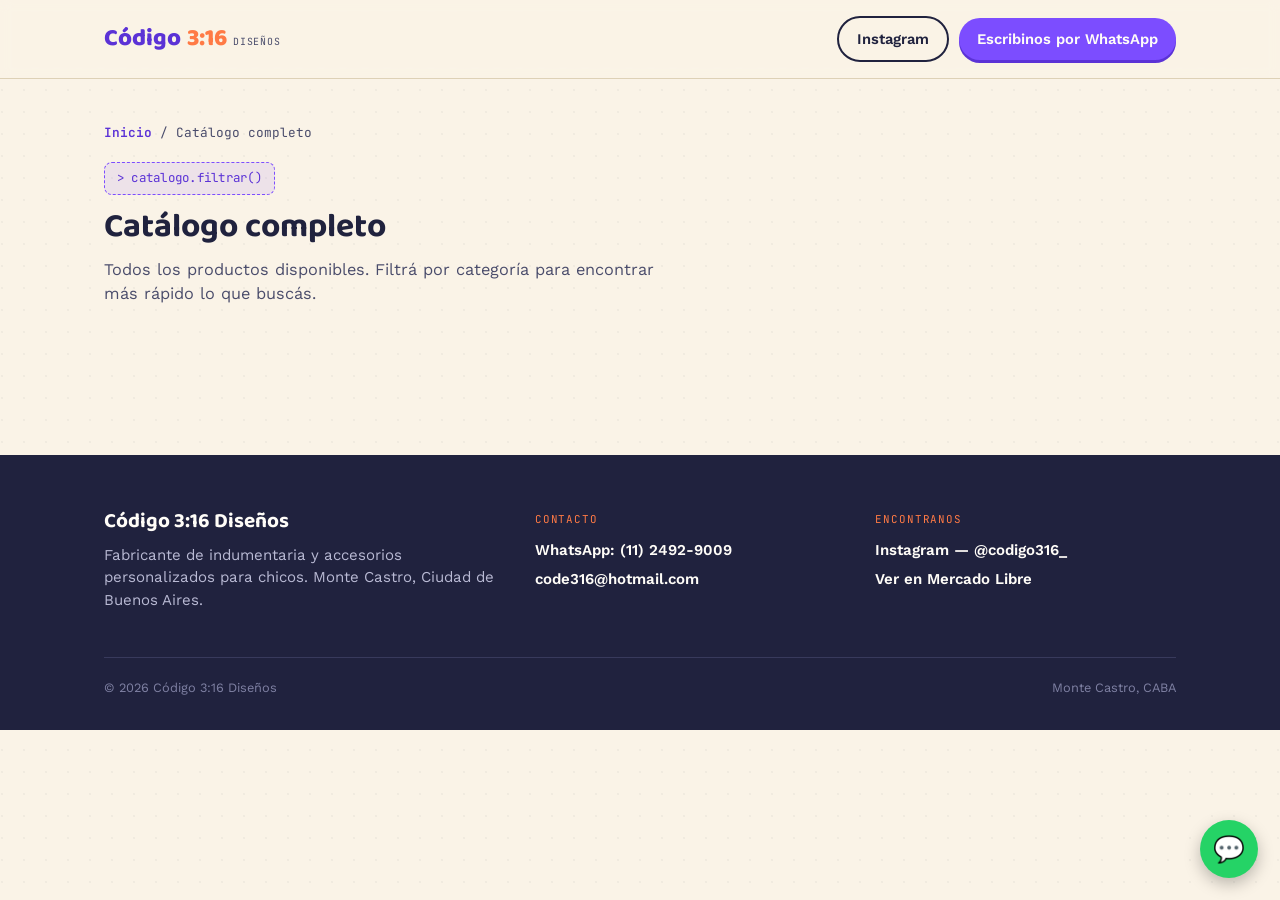
==== catalogo.html @ 68e6f31d "Add files via upload" ====
<!DOCTYPE html>
<html lang="es-AR">
<head>
<meta charset="UTF-8">
<meta name="viewport" content="width=device-width, initial-scale=1.0">
<title>Catálogo completo — Código 3:16</title>
<link rel="icon" type="image/png" sizes="32x32" href="favicon-32.png">
<link rel="icon" type="image/png" sizes="16x16" href="favicon-16.png">
<link rel="apple-touch-icon" sizes="180x180" href="favicon-180.png">
<link rel="preconnect" href="https://fonts.googleapis.com">
<link href="https://fonts.googleapis.com/css2?family=Baloo+2:wght@500;600;700;800&family=Work+Sans:wght@400;500;600&family=JetBrains+Mono:wght@400;500&display=swap" rel="stylesheet">
<link rel="stylesheet" href="styles.css">
</head>
<body>

<header>
  <nav class="wrap">
    <a href="index.html" class="logo" style="text-decoration:none;">Código <span style="color:var(--orange)">3:16</span> <span class="tag">diseños</span></a>
    <div style="display:flex;gap:10px;align-items:center;">
      <a href="https://www.instagram.com/codigo316_" target="_blank" rel="noopener" class="nav-cta" style="background:transparent;color:var(--ink);border:2px solid var(--ink);box-shadow:none;">Instagram</a>
      <a href="https://wa.me/5491124929009" target="_blank" rel="noopener" class="nav-cta">Escribinos por WhatsApp</a>
    </div>
  </nav>
</header>

<section class="catalog" style="padding-top:44px;">
  <div class="wrap">
    <div class="breadcrumb"><a href="index.html">Inicio</a> / Catálogo completo</div>

    <div class="section-head">
      <span class="eyebrow mono">&gt; catalogo.filtrar()</span>
      <h2>Catálogo completo</h2>
      <p>Todos los productos disponibles. Filtrá por categoría para encontrar más rápido lo que buscás.</p>
    </div>

    <div class="filter-row" id="filtros">
      <!-- Los filtros se generan automáticamente según las categorías cargadas -->
    </div>

    <div class="grid" id="catalogo-grid">
      <!-- Los productos se generan automáticamente desde la planilla de Google Sheets -->
    </div>
  </div>
</section>

<footer id="contacto">
  <div class="wrap">
    <div class="foot-grid">
      <div>
        <h3>Código 3:16 Diseños</h3>
        <p>Fabricante de indumentaria y accesorios personalizados para chicos. Monte Castro, Ciudad de Buenos Aires.</p>
      </div>
      <div>
        <span class="foot-label">Contacto</span>
        <p><a class="link" href="https://wa.me/5491124929009" target="_blank" rel="noopener">WhatsApp: (11) 2492-9009</a></p>
        <p><a class="link" href="mailto:code316@hotmail.com">code316@hotmail.com</a></p>
      </div>
      <div>
        <span class="foot-label">Encontranos</span>
        <p><a class="link" href="https://www.instagram.com/codigo316_" target="_blank" rel="noopener">Instagram — @codigo316_</a></p>
        <p><a class="link" href="https://www.mercadolibre.com.ar/pagina/code316?item_id=MLA2031436172&category_id=MLA109096&seller_id=107433334&client=recoview-selleritems&recos_listing=true" target="_blank" rel="noopener">Ver en Mercado Libre</a></p>
      </div>
    </div>
    <div class="foot-bottom">
      <span>© 2026 Código 3:16 Diseños</span>
      <span>Monte Castro, CABA</span>
    </div>
  </div>
</footer>

<a href="https://wa.me/5491124929009" class="float-wa" target="_blank" rel="noopener" aria-label="Escribir por WhatsApp">💬</a>

<div class="cart-bar" id="cart-bar">
  <div class="cart-info" id="cart-info">0 productos — <strong>$0</strong></div>
  <div class="cart-actions">
    <button class="cart-clear" id="cart-clear">Vaciar</button>
    <button class="cart-send" id="cart-send">📲 Enviar pedido por WhatsApp</button>
  </div>
</div>

<script src="catalogo.js"></script>
<script>
  iniciarCatalogo();
</script>

</body>
</html>
---- styles.css ----
:root{
    --canvas:#FAF3E7;
    --canvas-2:#F3EADA;
    --ink:#20223E;
    --ink-soft:#4A4C6B;
    --violet:#7C4DFF;
    --violet-deep:#5B32D6;
    --orange:#FF7A45;
    --thread:#E8A33D;
    --line:#DDD1B6;
    --white:#FFFDF8;
  }
  *{box-sizing:border-box; margin:0; padding:0;}
  html{scroll-behavior:smooth;}
  body{
    background:var(--canvas);
    color:var(--ink);
    font-family:'Work Sans', sans-serif;
    line-height:1.5;
    -webkit-font-smoothing:antialiased;
  }
  .mono{
    font-family:'JetBrains Mono', monospace;
    letter-spacing:0.02em;
  }
  h1,h2,h3{
    font-family:'Baloo 2', sans-serif;
    font-weight:700;
    color:var(--ink);
    line-height:1.1;
  }
  a{color:inherit; text-decoration:none;}
  img{max-width:100%; display:block;}
  .wrap{
    max-width:1120px;
    margin:0 auto;
    padding:0 24px;
  }

  /* subtle canvas texture via layered radial dots */
  body{
    background-image:
      radial-gradient(circle at 2px 2px, rgba(32,34,62,0.045) 1px, transparent 0);
    background-size: 22px 22px;
  }

  /* ---------- NAV ---------- */
  header{
    position:sticky; top:0; z-index:50;
    background:rgba(250,243,231,0.92);
    backdrop-filter:blur(6px);
    border-bottom:1px solid var(--line);
  }
  nav.wrap{
    display:flex; align-items:center; justify-content:space-between;
    padding-top:16px; padding-bottom:16px;
  }
  .logo{
    font-family:'Baloo 2', sans-serif;
    font-weight:800;
    font-size:1.5rem;
    color:var(--violet-deep);
    display:flex; align-items:baseline; gap:6px;
  }
  .logo span.tag{
    font-family:'JetBrains Mono', monospace;
    font-weight:400;
    font-size:0.62rem;
    color:var(--ink-soft);
    letter-spacing:0.08em;
    text-transform:uppercase;
  }
  .nav-cta{
    background:var(--violet);
    color:var(--white);
    padding:10px 18px;
    border-radius:999px;
    font-weight:600;
    font-size:0.92rem;
    white-space:nowrap;
    box-shadow:0 3px 0 var(--violet-deep);
    transition:transform .15s ease;
  }
  .nav-cta:hover{transform:translateY(-1px);}

  /* ---------- HERO ---------- */
  .hero{
    padding:72px 0 56px;
    position:relative;
    overflow:hidden;
  }
  .hero-grid{
    display:grid;
    grid-template-columns:1.1fr 0.9fr;
    gap:48px;
    align-items:center;
  }
  .eyebrow{
    display:inline-block;
    font-family:'JetBrains Mono', monospace;
    font-size:0.78rem;
    color:var(--violet-deep);
    background:rgba(124,77,255,0.1);
    border:1px dashed var(--violet);
    padding:6px 12px;
    border-radius:8px;
    margin-bottom:20px;
  }
  .hero h1{
    font-size:3.1rem;
    margin-bottom:20px;
  }
  .hero h1 em{
    font-style:normal;
    color:var(--violet);
    position:relative;
  }
  .hero p.lead{
    font-size:1.15rem;
    color:var(--ink-soft);
    max-width:46ch;
    margin-bottom:32px;
  }
  .btn-row{display:flex; gap:14px; flex-wrap:wrap;}
  .btn{
    padding:14px 26px;
    border-radius:12px;
    font-weight:600;
    font-size:1rem;
    display:inline-flex;
    align-items:center;
    gap:8px;
    transition:transform .15s ease, box-shadow .15s ease;
  }
  .btn-primary{
    background:var(--orange);
    color:var(--white);
    box-shadow:0 4px 0 #C9531F;
  }
  .btn-primary:hover{transform:translateY(-2px);}
  .btn-secondary{
    background:transparent;
    color:var(--ink);
    border:2px solid var(--ink);
  }
  .btn-secondary:hover{background:var(--ink); color:var(--white);}

  /* hero patch visual */
  .hero-patch{
    background:var(--white);
    border-radius:22px;
    border:3px dashed var(--violet);
    padding:36px;
    transform:rotate(-2.5deg);
    box-shadow:0 12px 0 rgba(32,34,62,0.06);
    position:relative;
  }
  .hero-patch::before{
    content:"";
    position:absolute; inset:10px;
    border:1.5px dashed var(--thread);
    border-radius:16px;
    pointer-events:none;
  }
  .hero-patch .stamp{
    font-family:'Baloo 2', sans-serif;
    font-weight:800;
    font-size:2.2rem;
    text-align:center;
    color:var(--violet-deep);
    line-height:1.1;
  }
  .hero-patch .stamp small{
    display:block;
    font-family:'JetBrains Mono', monospace;
    font-weight:400;
    font-size:0.7rem;
    color:var(--ink-soft);
    margin-top:10px;
    letter-spacing:0.05em;
  }
  .hero-patch .icons{
    display:flex; justify-content:center; gap:14px;
    margin-top:22px; font-size:1.6rem;
  }

  /* ---------- DIFERENCIALES ---------- */
  .strip{
    background:var(--ink);
    color:var(--canvas);
    padding:36px 0;
  }
  .strip .wrap{
    display:grid;
    grid-template-columns:repeat(3,1fr);
    gap:24px;
  }
  .strip-item{text-align:left;}
  .strip-item .mono{
    color:var(--orange);
    font-size:0.72rem;
    display:block;
    margin-bottom:6px;
  }
  .strip-item h3{
    font-size:1.15rem;
    color:var(--white);
    margin-bottom:6px;
  }
  .strip-item p{
    color:#B9BAD4;
    font-size:0.92rem;
  }

  /* ---------- CATALOGO ---------- */
  .catalog{padding:72px 0;}
  .section-head{
    max-width:56ch;
    margin-bottom:44px;
  }
  .section-head .eyebrow{margin-bottom:14px;}
  .section-head h2{font-size:2.1rem; margin-bottom:12px;}
  .section-head p{color:var(--ink-soft); font-size:1.02rem;}

  .grid{
    display:grid;
    grid-template-columns:repeat(4, 1fr);
    gap:26px;
  }
  .patch-card{
    background:var(--white);
    border-radius:18px;
    border:2px dashed var(--line);
    overflow:hidden;
    transition:transform .2s ease, border-color .2s ease;
    position:relative;
  }
  .patch-card:hover{
    transform:translateY(-4px) rotate(-1deg);
    border-color:var(--violet);
  }
  .patch-img{
    aspect-ratio:1/1;
    background:linear-gradient(135deg, var(--canvas-2), var(--canvas));
    display:flex; align-items:center; justify-content:center;
    flex-direction:column;
    gap:8px;
    color:var(--ink-soft);
    border-bottom:2px dashed var(--line);
    position:relative;
    overflow:hidden;
  }
  .patch-img .patch-photo{
    width:100%; height:100%;
    object-fit:cover;
    display:block;
  }
  .gal-arrow{
    position:absolute;
    top:50%; transform:translateY(-50%);
    width:28px; height:28px;
    border-radius:50%;
    background:rgba(255,255,255,0.85);
    border:none;
    color:var(--ink);
    font-size:1rem;
    font-weight:700;
    display:flex; align-items:center; justify-content:center;
    cursor:pointer;
    box-shadow:0 2px 6px rgba(0,0,0,0.15);
  }
  .gal-arrow:hover{background:var(--white);}
  .gal-prev{left:8px;}
  .gal-next{right:8px;}
  .gal-dots{
    position:absolute;
    bottom:8px; left:0; right:0;
    display:flex; justify-content:center; gap:5px;
  }
  .gal-dot{
    width:6px; height:6px;
    border-radius:50%;
    background:rgba(255,255,255,0.6);
    border:1px solid rgba(32,34,62,0.3);
  }
  .gal-dot.active{background:var(--violet);}
  .patch-img .ph-icon{font-size:2.2rem;}
  .patch-img .ph-label{
    font-family:'JetBrains Mono', monospace;
    font-size:0.66rem;
    text-align:center;
    padding:0 16px;
    color:#8B8C9F;
  }
  .patch-body{padding:18px 18px 20px;}
  .patch-body h3{font-size:1.05rem; margin-bottom:6px;}
  .patch-price{
    font-family:'Baloo 2', sans-serif;
    font-weight:700;
    font-size:1.3rem;
    color:var(--violet-deep);
    margin-bottom:12px;
  }
  .patch-cta{
    display:inline-flex;
    align-items:center;
    gap:6px;
    font-size:0.85rem;
    font-weight:600;
    color:var(--orange);
  }
  .patch-cta:hover{text-decoration:underline;}

  /* ---------- PERSONALIZACION CTA ---------- */
  .custom-banner{
    background:var(--violet);
    color:var(--white);
    border-radius:24px;
    padding:48px;
    margin:16px 0 80px;
    display:flex;
    align-items:center;
    justify-content:space-between;
    gap:32px;
    flex-wrap:wrap;
    position:relative;
    overflow:hidden;
  }
  .custom-banner::after{
    content:"✂";
    position:absolute;
    right:-10px; top:-20px;
    font-size:8rem;
    opacity:0.12;
    transform:rotate(15deg);
    pointer-events:none;
    z-index:0;
  }
  .custom-banner h2{color:var(--white); font-size:1.9rem; max-width:26ch;}
  .custom-banner p{color:#E4D9FF; margin-top:10px; max-width:38ch;}
  .custom-banner .btn-primary{
    background:var(--white);
    color:var(--violet-deep);
    box-shadow:0 4px 0 #C9BEEF;
  }

  /* ---------- FOOTER / CONTACTO ---------- */
  footer{
    background:var(--ink);
    color:var(--canvas);
    padding:56px 0 32px;
  }
  .foot-grid{
    display:grid;
    grid-template-columns:1.3fr 1fr 1fr;
    gap:40px;
    margin-bottom:40px;
  }
  footer h3{color:var(--white); font-size:1.3rem; margin-bottom:10px;}
  footer p{color:#B9BAD4; font-size:0.94rem; margin-bottom:6px;}
  footer .foot-label{
    font-family:'JetBrains Mono', monospace;
    font-size:0.68rem;
    color:var(--orange);
    text-transform:uppercase;
    letter-spacing:0.08em;
    margin-bottom:12px;
    display:block;
  }
  footer a.link{color:var(--white); font-weight:600;}
  footer a.link:hover{color:var(--orange);}
  .foot-bottom{
    border-top:1px solid #383A5C;
    padding-top:20px;
    font-size:0.8rem;
    color:#7F81A3;
    display:flex;
    justify-content:space-between;
    flex-wrap:wrap;
    gap:8px;
  }

  /* floating WhatsApp button */
  .float-wa{
    position:fixed;
    bottom:22px; right:22px;
    background:#25D366;
    color:white;
    width:58px; height:58px;
    border-radius:50%;
    display:flex; align-items:center; justify-content:center;
    font-size:1.6rem;
    box-shadow:0 6px 16px rgba(0,0,0,0.25);
    z-index:60;
    transition:transform .15s ease;
  }
  .float-wa:hover{transform:scale(1.08);}

  /* ---------- GUIA DE TALLES ---------- */
  .size-guide-grid{
    display:grid;
    grid-template-columns:1.2fr 1fr;
    gap:40px;
    align-items:center;
    margin-bottom:36px;
  }
  .size-steps{
    display:flex;
    flex-direction:column;
    gap:18px;
  }
  .size-step{display:flex; gap:14px; align-items:flex-start; text-align:left;}
  .size-step .num{
    flex:0 0 30px;
    width:30px; height:30px;
    border-radius:50%;
    background:var(--violet);
    color:var(--white);
    font-family:'Baloo 2', sans-serif;
    font-weight:700;
    display:flex; align-items:center; justify-content:center;
    font-size:0.95rem;
  }
  .size-step h4{
    font-family:'Baloo 2', sans-serif;
    font-size:0.98rem;
    margin-bottom:3px;
    color:var(--ink);
  }
  .size-step p{
    font-size:0.85rem;
    color:var(--ink-soft);
  }
  .size-diagram{
    background:var(--white);
    border:2px dashed var(--line);
    border-radius:20px;
    padding:24px;
  }
  .size-diagram svg{width:100%; height:auto;}
  table.size-table{
    width:100%;
    border-collapse:collapse;
    border-radius:14px;
    overflow:hidden;
    border:2px dashed var(--line);
    font-family:'JetBrains Mono', monospace;
    font-size:0.88rem;
  }
  table.size-table th{
    text-align:left;
    background:var(--ink);
    color:var(--white);
    font-family:'JetBrains Mono', monospace;
    font-weight:500;
    font-size:0.75rem;
    text-transform:uppercase;
    letter-spacing:0.05em;
    padding:12px 14px;
  }
  table.size-table td{
    padding:12px 14px;
    border-bottom:1px dashed var(--line);
    color:var(--ink);
  }
  table.size-table tr:nth-child(even) td{
    background:var(--canvas-2);
  }
  table.size-table td:first-child{
    font-family:'Baloo 2', sans-serif;
    font-weight:700;
    color:var(--violet-deep);
  }
  .size-note{
    font-size:0.82rem;
    color:var(--ink-soft);
    margin-top:14px;
    font-family:'JetBrains Mono', monospace;
  }
  @media (max-width:860px){
    .size-guide-grid{grid-template-columns:1fr; gap:28px;}
    .size-diagram{max-width:320px; margin:0 auto;}
  }
  @media (max-width:480px){
    table.size-table{font-size:0.78rem;}
    table.size-table th, table.size-table td{padding:9px 6px;}
  }
  @media (max-width:860px){
    .hero-grid{grid-template-columns:1fr;}
    .hero h1{font-size:2.3rem;}
    .strip .wrap{grid-template-columns:1fr; gap:20px;}
    .grid{grid-template-columns:repeat(2,1fr);}
    .foot-grid{grid-template-columns:1fr; gap:28px;}
    .custom-banner{padding:32px;}
    .custom-banner h2{font-size:1.5rem;}
  }
  @media (max-width:480px){
    .grid{grid-template-columns:1fr 1fr; gap:14px;}
    .hero{padding:48px 0 40px;}
    .hero h1{font-size:1.9rem;}
    .nav-cta{padding:8px 11px; font-size:0.74rem;}
    .logo{font-size:1.15rem;}
    nav.wrap{gap:6px;}
  }

  @media (prefers-reduced-motion: reduce){
    *{transition:none !important;}
  }
    outline:3px solid var(--orange);
    outline-offset:2px;
  }

  /* ---------- CARRITO ---------- */
  .patch-qty{
    display:flex; align-items:center; gap:10px;
    margin-bottom:12px;
  }
  .qty-btn{
    width:30px; height:30px;
    border-radius:8px;
    border:2px solid var(--line);
    background:var(--white);
    font-size:1.1rem;
    font-weight:700;
    color:var(--ink);
    display:flex; align-items:center; justify-content:center;
    cursor:pointer;
  }
  .qty-btn:hover{border-color:var(--violet); color:var(--violet-deep);}
  .qty-val{
    font-family:'JetBrains Mono', monospace;
    font-weight:500;
    min-width:18px;
    text-align:center;
  }
  .add-btn{
    width:100%;
    padding:10px;
    border-radius:10px;
    background:var(--ink);
    color:var(--white);
    font-weight:600;
    font-size:0.88rem;
    border:none;
    cursor:pointer;
    transition:background .15s ease;
  }
  .add-btn:hover{background:var(--violet-deep);}
  .add-btn.added{background:#2FA84F;}

  .cart-bar{
    position:fixed;
    left:0; right:0; bottom:0;
    background:var(--ink);
    color:var(--white);
    padding:14px 20px;
    display:none;
    align-items:center;
    justify-content:space-between;
    gap:16px;
    z-index:70;
    box-shadow:0 -6px 20px rgba(0,0,0,0.2);
  }
  .cart-bar.visible{display:flex;}
  .cart-bar .cart-info{
    font-size:0.92rem;
  }
  .cart-bar .cart-info strong{
    font-family:'Baloo 2', sans-serif;
    color:var(--orange);
    font-size:1.05rem;
  }
  .cart-bar .cart-actions{
    display:flex; gap:10px; align-items:center;
  }
  .cart-clear{
    color:#9799BD;
    font-size:0.82rem;
    cursor:pointer;
    background:none; border:none;
  }
  .cart-clear:hover{color:var(--white);}
  .cart-send{
    background:#25D366;
    color:white;
    padding:11px 20px;
    border-radius:10px;
    font-weight:600;
    font-size:0.92rem;
    border:none;
    cursor:pointer;
    display:flex; align-items:center; gap:8px;
  }
  .cart-send:hover{background:#1FB855;}

  @media (max-width:480px){
    .cart-bar{flex-direction:column; align-items:stretch; gap:10px;}
    .cart-bar .cart-actions{justify-content:space-between;}
  }

/* ---------- FILTROS DE CATEGORÍA ---------- */
.filter-row{
  display:flex;
  gap:10px;
  flex-wrap:wrap;
  margin-bottom:32px;
}
.filter-chip{
  padding:9px 18px;
  border-radius:999px;
  border:2px solid var(--line);
  background:var(--white);
  color:var(--ink-soft);
  font-family:'JetBrains Mono', monospace;
  font-size:0.8rem;
  font-weight:500;
  cursor:pointer;
  transition:all .15s ease;
}
.filter-chip:hover{border-color:var(--violet);}
.filter-chip.active{
  background:var(--violet);
  border-color:var(--violet);
  color:var(--white);
}
.ver-catalogo-cta{
  text-align:center;
  margin-top:36px;
}
.catalogo-empty{
  text-align:center;
  padding:48px 20px;
  color:var(--ink-soft);
  font-family:'JetBrains Mono', monospace;
  font-size:0.9rem;
  grid-column:1 / -1;
}
.breadcrumb{
  font-family:'JetBrains Mono', monospace;
  font-size:0.8rem;
  color:var(--ink-soft);
  margin-bottom:20px;
}
.breadcrumb a{color:var(--violet-deep); font-weight:600;}
.breadcrumb a:hover{text-decoration:underline;}
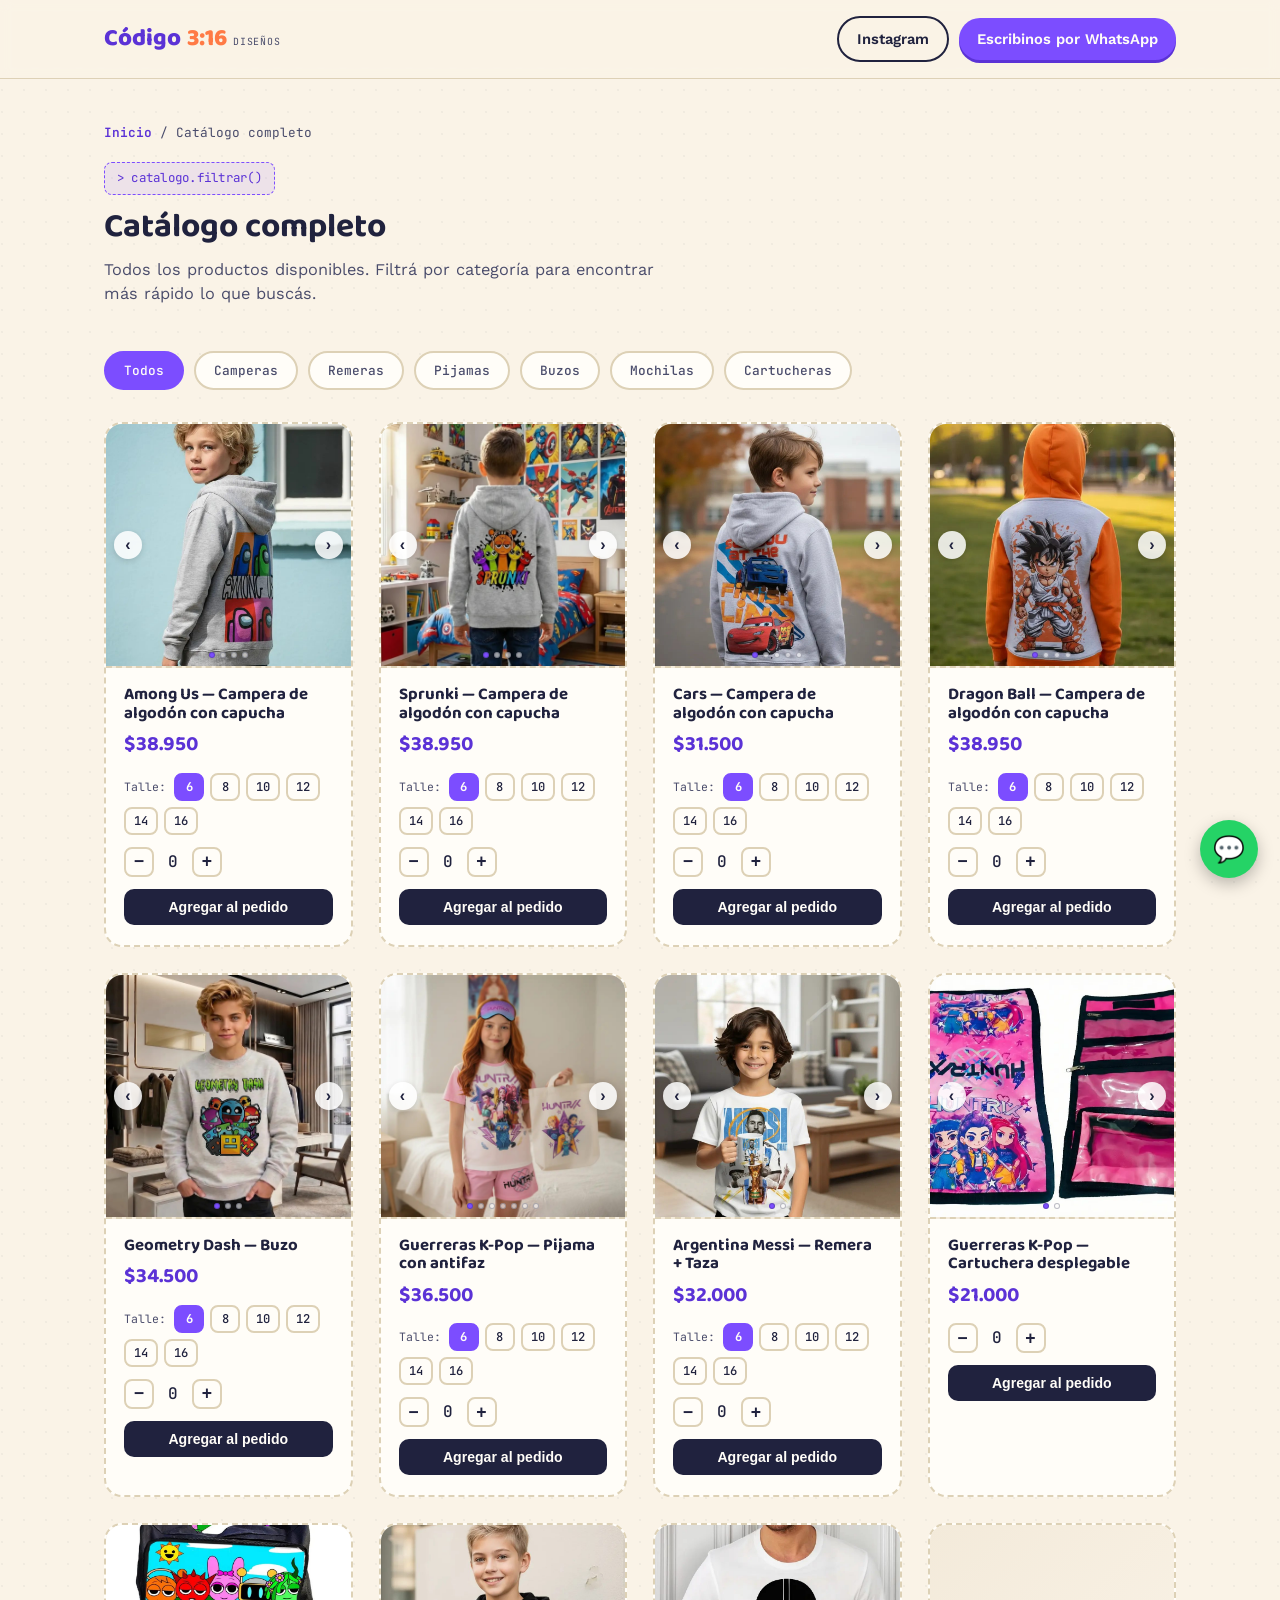
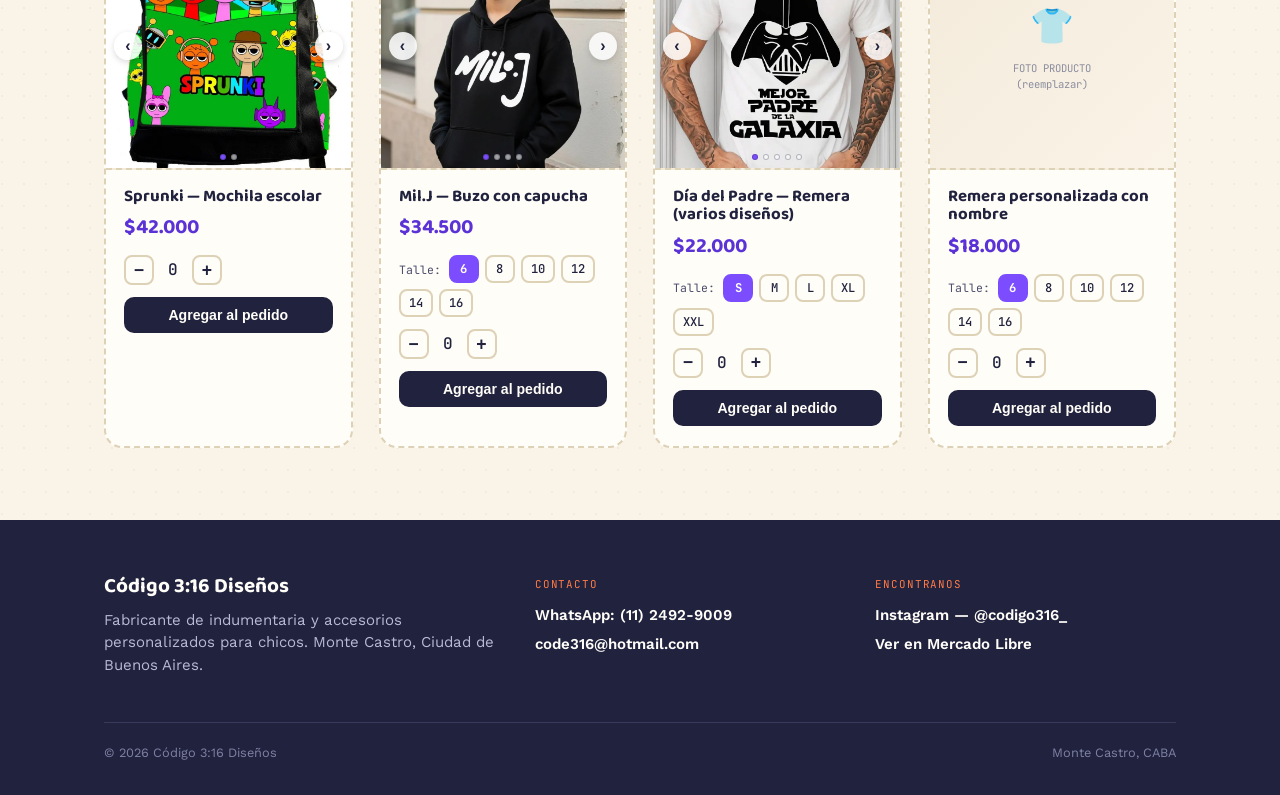
==== commit baa381fc: "Add files via upload" ====
--- a/catalogo.html
+++ b/catalogo.html
@@ -9,7 +9,7 @@
 <link rel="apple-touch-icon" sizes="180x180" href="favicon-180.png">
 <link rel="preconnect" href="https://fonts.googleapis.com">
 <link href="https://fonts.googleapis.com/css2?family=Baloo+2:wght@500;600;700;800&family=Work+Sans:wght@400;500;600&family=JetBrains+Mono:wght@400;500&display=swap" rel="stylesheet">
-<link rel="stylesheet" href="styles.css">
+<link rel="stylesheet" href="styles.css?v=2">
 </head>
 <body>
 
@@ -58,7 +58,7 @@
       <div>
         <span class="foot-label">Encontranos</span>
         <p><a class="link" href="https://www.instagram.com/codigo316_" target="_blank" rel="noopener">Instagram — @codigo316_</a></p>
-        <p><a class="link" href="https://www.mercadolibre.com.ar/pagina/code316?item_id=MLA2031436172&category_id=MLA109096&seller_id=107433334&client=recoview-selleritems&recos_listing=true" target="_blank" rel="noopener">Ver en Mercado Libre</a></p>
+        <p><a class="link" href="https://listado.mercadolibre.com.ar/pagina/code316/_NoIndex_True" target="_blank" rel="noopener">Ver en Mercado Libre</a></p>
       </div>
     </div>
     <div class="foot-bottom">
@@ -78,10 +78,10 @@
   </div>
 </div>
 
-<script src="catalogo.js"></script>
+<script src="catalogo.js?v=2"></script>
 <script>
   iniciarCatalogo();
 </script>
 
 </body>
-</html>
+</html>
--- a/styles.css
+++ b/styles.css
@@ -1,4 +1,4 @@
-  :root{
+:root{
     --canvas:#FAF3E7;
     --canvas-2:#F3EADA;
     --ink:#20223E;
@@ -180,8 +180,8 @@
     letter-spacing:0.05em;
   }
   .hero-patch .icons{
-    display:flex; justify-content:center; gap:14px;
-    margin-top:22px; font-size:1.6rem;
+    display:flex; justify-content:center; flex-wrap:wrap; gap:10px;
+    margin-top:22px; font-size:1.5rem;
   }
 
   /* ---------- DIFERENCIALES ---------- */
@@ -506,13 +506,18 @@
   @media (prefers-reduced-motion: reduce){
     *{transition:none !important;}
   }
+
+  :focus-visible{
     outline:3px solid var(--orange);
     outline-offset:2px;
   }
 
   /* ---------- CARRITO ---------- */
   .patch-qty{
-    display:flex; align-items:center; gap:10px;
+    display:flex;
+    flex-direction:row;
+    align-items:center;
+    gap:10px;
     margin-bottom:12px;
   }
   .qty-btn{
@@ -643,3 +648,38 @@
 }
 .breadcrumb a{color:var(--violet-deep); font-weight:600;}
 .breadcrumb a:hover{text-decoration:underline;}
+
+/* ---------- SELECTOR DE TALLE EN LA TARJETA ---------- */
+.talla-row{
+  display:flex;
+  align-items:center;
+  flex-wrap:wrap;
+  gap:6px;
+  margin-bottom:12px;
+}
+.talla-label{
+  font-family:'JetBrains Mono', monospace;
+  font-size:0.72rem;
+  color:var(--ink-soft);
+  margin-right:2px;
+}
+.talla-chip{
+  min-width:30px;
+  padding:4px 8px;
+  border-radius:8px;
+  border:2px solid var(--line);
+  background:var(--white);
+  color:var(--ink);
+  font-family:'JetBrains Mono', monospace;
+  font-size:0.76rem;
+  font-weight:500;
+  cursor:pointer;
+  transition:all .15s ease;
+}
+.talla-chip:hover{border-color:var(--violet);}
+.talla-chip.active{
+  background:var(--violet);
+  border-color:var(--violet);
+  color:var(--white);
+  font-weight:700;
+}
